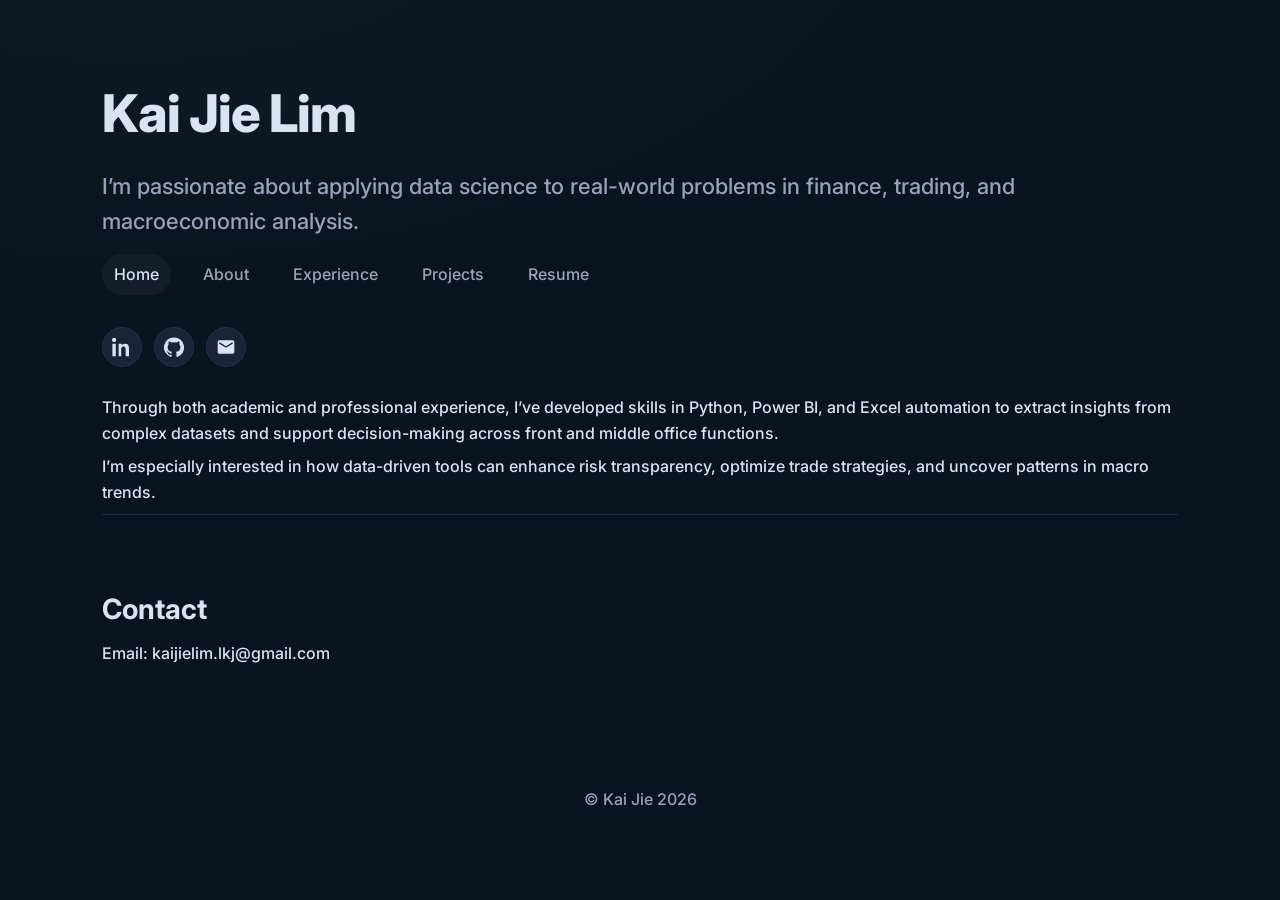
==== about.html @ a9ce5f86 "remove netflix" ====
<!doctype html>
<html lang="en">
<head>
  <meta charset="utf-8" />
  <meta name="viewport" content="width=device-width,initial-scale=1" />
  <title>Kai Jie — Portfolio</title>
  <meta name="description" content="Personal portfolio of Kai Jie: data engineering, markets, analytics." />
  <link rel="preconnect" href="https://fonts.googleapis.com">
  <link rel="preconnect" href="https://fonts.gstatic.com" crossorigin>
  <!-- Site font -->
  <link href="https://fonts.googleapis.com/css2?family=Inter:wght@400;500;600;700;800&display=swap" rel="stylesheet">

  <style>
    :root{
      --bg:#0b1220;--ink:#dbe3f3;--muted:#97a3b8;--panel:#101a2b;--line:#1f2a44;--brand:#22c55e;--brand-2:#a7f3d0;
      --radius:18px;--shadow:0 10px 30px rgba(0,0,0,.35)
    }
    *{box-sizing:border-box}
    html,body{height:100%}
    html{scroll-behavior:smooth}
    body{
      margin:0;
      background:radial-gradient(900px 500px at 10% -20%,rgba(34,197,94,.08),transparent),var(--bg);
      color:var(--ink);
      font:500 16px/1.6 Inter,ui-sans-serif,system-ui,-apple-system,Segoe UI,Roboto,Helvetica,Arial
    }
    a{color:var(--ink);text-decoration:none}
    .wrap{max-width:1120px;margin:0 auto;padding:32px 22px}

    /* NAV */
    .nav{display:flex;gap:20px;flex-wrap:wrap;align-items:center}
    .nav a{opacity:.7;padding:8px 12px;border-radius:999px}
    .nav a.active,.nav a:hover{opacity:1;background:rgba(255,255,255,.04)}

    header{display:grid;gap:14px;margin-top:40px}
    .brand{font-weight:800;font-size:52px;letter-spacing:-.02em}
    .subtitle{font-size:22px;color:var(--muted)}

    .social{display:flex;gap:12px;margin-top:18px}
    .icon{width:40px;height:40px;border-radius:999px;background:#1a2436;display:grid;place-items:center;border:1px solid #24324b}
    .icon:hover{transform:translateY(-1px)}

    .sections{margin-top:28px}
    section{padding:72px 0;border-top:1px solid var(--line)}
    h2{font-size:28px;margin:0 0 10px}
    p{margin:8px 0}
    .pill{display:inline-block;padding:6px 10px;border:1px solid #24324b;border-radius:999px;background:#111a2a;color:#aab3c6;font-size:14px;margin:4px 6px 0 0}
    .grid{display:grid;grid-template-columns:repeat(2,1fr);gap:18px}
    .card{background:rgba(255,255,255,.03);border:1px solid rgba(255,255,255,.08);border-radius:var(--radius);box-shadow:var(--shadow);padding:22px}
    .resume-btn{display:inline-block;margin-top:8px;padding:10px 14px;border-radius:12px;background:linear-gradient(135deg,var(--brand),var(--brand-2));color:#0b1220;font-weight:700}
    footer{color:var(--muted);text-align:center;padding:40px 0}

    @media (max-width:900px){
      .brand{font-size:42px}
      .grid{grid-template-columns:1fr}
    }
  </style>
</head>
<body>

  <div class="wrap">
    <!-- HERO -->
    <header id="home">
      <div class="brand">Kai Jie Lim</div>
      <div class="subtitle">I’m passionate about applying data science to real-world problems in finance, trading, and macroeconomic analysis.</div>
      <nav class="nav" id="main-nav">
        <a href="index.html" class="active">Home</a>
        <a href="about.html">About</a>
        <a href="experience.html">Experience</a>
        <a href="projects.html">Projects</a>
        <a href="resume.html">Resume</a>
      </nav>
      <div class="social">
        <a class="icon" aria-label="LinkedIn" href="https://www.linkedin.com/in/kai-jie-l-989153208/" target="_blank" rel="noopener">
          <svg width="20" height="20" fill="currentColor" viewBox="0 0 24 24"><path d="M4.98 3.5C4.98 4.88 3.86 6 2.5 6S0 4.88 0 3.5 1.12 1 2.5 1s2.48 1.12 2.48 2.5zM.5 8h4V23H.5zM8 8h3.8v2.05h.05c.53-1 1.83-2.05 3.77-2.05 4.03 0 4.78 2.65 4.78 6.09V23h-4V15.5c0-1.79-.03-4.09-2.5-4.09-2.5 0-2.88 1.95-2.88 3.96V23H8z"/></svg>
        </a>
        <a class="icon" aria-label="GitHub" href="https://github.com/snorlexzzz" target="_blank" rel="noopener">
          <svg width="20" height="20" fill="currentColor" viewBox="0 0 24 24"><path d="M12 .5a12 12 0 0 0-3.79 23.4c.6.11.82-.26.82-.58v-2.02c-3.34.73-4.04-1.61-4.04-1.61-.55-1.39-1.34-1.76-1.34-1.76-1.09-.75.08-.74.08-.74 1.2.08 1.83 1.24 1.83 1.24 1.07 1.83 2.8 1.3 3.48.99.11-.78.42-1.3.76-1.6-2.66-.3-5.46-1.33-5.46-5.93 0-1.31.47-2.38 1.24-3.22-.13-.3-.54-1.52.12-3.17 0 0 1.01-.32 3.3 1.23a11.46 11.46 0 0 1 6.01 0c2.28-1.55 3.29-1.23 3.29-1.23.66 1.65.25 2.87.13 3.17.77.84 1.23 1.91 1.23 3.22 0 4.61-2.8 5.63-5.47 5.93.43.37.81 1.1.81 2.22v3.29c0 .33.21.71.83.59A12 12 0 0 0 12 .5z"/></svg>
        </a>
        <a class="icon" aria-label="Email" href="mailto:kaijielim.lkj@gmail.com">
          <svg width="20" height="20" fill="currentColor" viewBox="0 0 24 24"><path d="M20 4H4a2 2 0 0 0-2 2v12a2 2 0 0 0 2 2h16a2 2 0 0 0 2-2V6a2 2 0 0 0-2-2zm0 4-8 5L4 8V6l8 5 8-5v2z"/></svg>
        </a>
      </div>
    </header>

    <div class="sections">
      <p>Through both academic and professional experience, I’ve developed skills in Python, Power BI, and Excel automation to extract insights from complex datasets and support decision-making across front and middle office functions.</p>
      <p>I’m especially interested in how data-driven tools can enhance risk transparency, optimize trade strategies, and uncover patterns in macro trends.</p>

      <section id="contact">
        <h2>Contact</h2>
        <p>Email: <a href="mailto:kaijielim.lkj@gmail.com">kaijielim.lkj@gmail.com</a></p>
      </section>
    </div>

    <footer>© Kai Jie <span id="y"></span></footer>
  </div>

  <script>
    // footer year
    document.getElementById('y').textContent = new Date().getFullYear();
  </script>
</body>
</html>
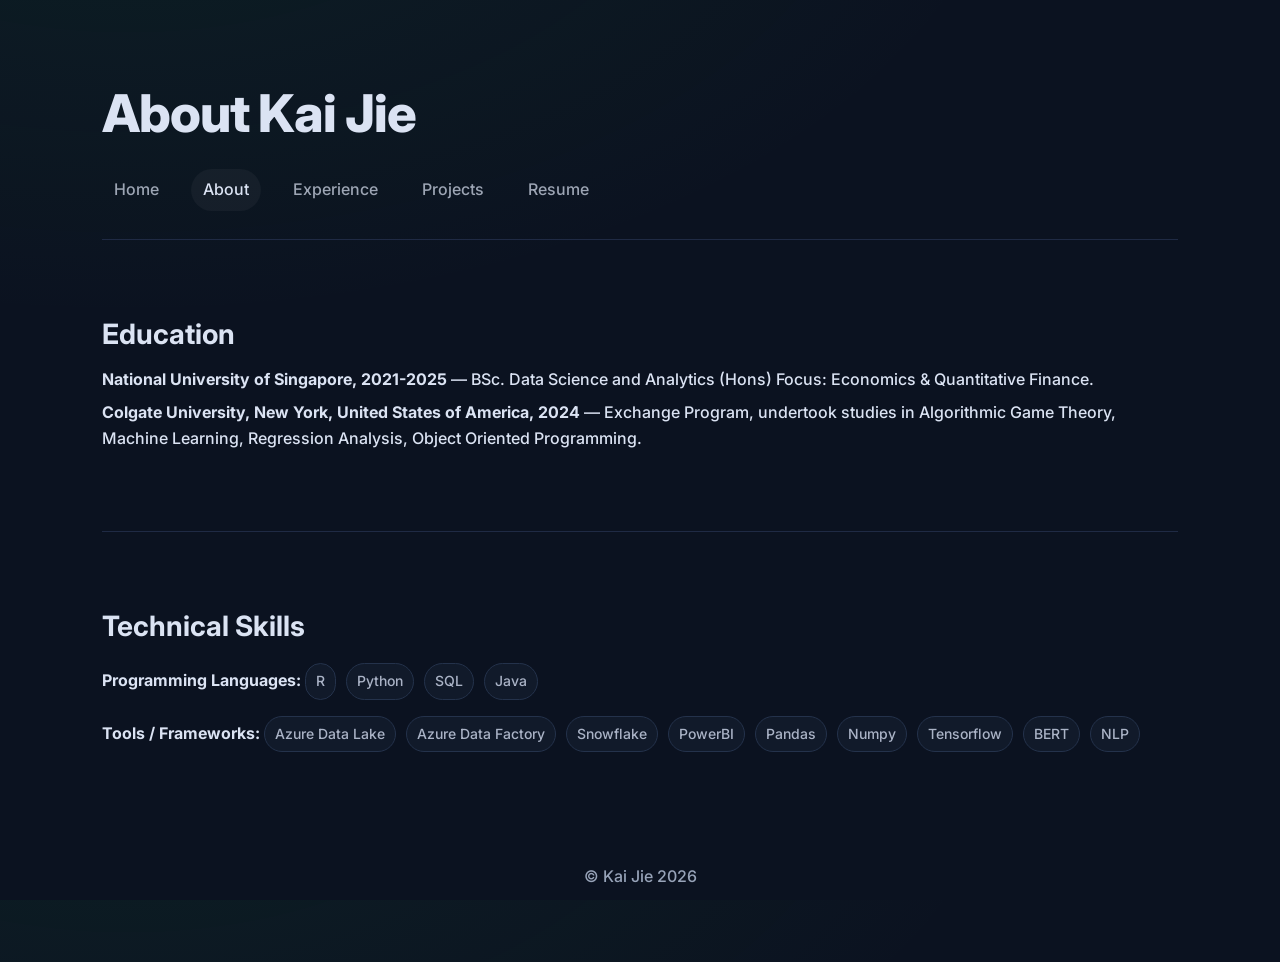
==== commit 9a1ecd3d: "edit" ====
--- a/about.html
+++ b/about.html
@@ -3,13 +3,11 @@
 <head>
   <meta charset="utf-8" />
   <meta name="viewport" content="width=device-width,initial-scale=1" />
-  <title>Kai Jie — Portfolio</title>
-  <meta name="description" content="Personal portfolio of Kai Jie: data engineering, markets, analytics." />
+  <title>About — Kai Jie</title>
+  <meta name="description" content="About Kai Jie: education and technical skills." />
   <link rel="preconnect" href="https://fonts.googleapis.com">
   <link rel="preconnect" href="https://fonts.gstatic.com" crossorigin>
-  <!-- Site font -->
   <link href="https://fonts.googleapis.com/css2?family=Inter:wght@400;500;600;700;800&display=swap" rel="stylesheet">
-
   <style>
     :root{
       --bg:#0b1220;--ink:#dbe3f3;--muted:#97a3b8;--panel:#101a2b;--line:#1f2a44;--brand:#22c55e;--brand-2:#a7f3d0;
@@ -18,28 +16,15 @@
     *{box-sizing:border-box}
     html,body{height:100%}
     html{scroll-behavior:smooth}
-    body{
-      margin:0;
-      background:radial-gradient(900px 500px at 10% -20%,rgba(34,197,94,.08),transparent),var(--bg);
-      color:var(--ink);
-      font:500 16px/1.6 Inter,ui-sans-serif,system-ui,-apple-system,Segoe UI,Roboto,Helvetica,Arial
-    }
+    body{margin:0;background:radial-gradient(900px 500px at 10% -20%,rgba(34,197,94,.08),transparent),var(--bg);color:var(--ink);font:500 16px/1.6 Inter,ui-sans-serif,system-ui,-apple-system,Segoe UI,Roboto,Helvetica,Arial}
     a{color:var(--ink);text-decoration:none}
     .wrap{max-width:1120px;margin:0 auto;padding:32px 22px}
-
-    /* NAV */
     .nav{display:flex;gap:20px;flex-wrap:wrap;align-items:center}
     .nav a{opacity:.7;padding:8px 12px;border-radius:999px}
     .nav a.active,.nav a:hover{opacity:1;background:rgba(255,255,255,.04)}
-
     header{display:grid;gap:14px;margin-top:40px}
     .brand{font-weight:800;font-size:52px;letter-spacing:-.02em}
     .subtitle{font-size:22px;color:var(--muted)}
-
-    .social{display:flex;gap:12px;margin-top:18px}
-    .icon{width:40px;height:40px;border-radius:999px;background:#1a2436;display:grid;place-items:center;border:1px solid #24324b}
-    .icon:hover{transform:translateY(-1px)}
-
     .sections{margin-top:28px}
     section{padding:72px 0;border-top:1px solid var(--line)}
     h2{font-size:28px;margin:0 0 10px}
@@ -47,9 +32,7 @@
     .pill{display:inline-block;padding:6px 10px;border:1px solid #24324b;border-radius:999px;background:#111a2a;color:#aab3c6;font-size:14px;margin:4px 6px 0 0}
     .grid{display:grid;grid-template-columns:repeat(2,1fr);gap:18px}
     .card{background:rgba(255,255,255,.03);border:1px solid rgba(255,255,255,.08);border-radius:var(--radius);box-shadow:var(--shadow);padding:22px}
-    .resume-btn{display:inline-block;margin-top:8px;padding:10px 14px;border-radius:12px;background:linear-gradient(135deg,var(--brand),var(--brand-2));color:#0b1220;font-weight:700}
     footer{color:var(--muted);text-align:center;padding:40px 0}
-
     @media (max-width:900px){
       .brand{font-size:42px}
       .grid{grid-template-columns:1fr}
@@ -57,48 +40,48 @@
   </style>
 </head>
 <body>
-
   <div class="wrap">
-    <!-- HERO -->
-    <header id="home">
-      <div class="brand">Kai Jie Lim</div>
-      <div class="subtitle">I’m passionate about applying data science to real-world problems in finance, trading, and macroeconomic analysis.</div>
+    <header>
+      <div class="brand">About Kai Jie</div>
       <nav class="nav" id="main-nav">
-        <a href="index.html" class="active">Home</a>
-        <a href="about.html">About</a>
+        <a href="index.html">Home</a>
+        <a href="about.html" class="active">About</a>
         <a href="experience.html">Experience</a>
         <a href="projects.html">Projects</a>
         <a href="resume.html">Resume</a>
       </nav>
-      <div class="social">
-        <a class="icon" aria-label="LinkedIn" href="https://www.linkedin.com/in/kai-jie-l-989153208/" target="_blank" rel="noopener">
-          <svg width="20" height="20" fill="currentColor" viewBox="0 0 24 24"><path d="M4.98 3.5C4.98 4.88 3.86 6 2.5 6S0 4.88 0 3.5 1.12 1 2.5 1s2.48 1.12 2.48 2.5zM.5 8h4V23H.5zM8 8h3.8v2.05h.05c.53-1 1.83-2.05 3.77-2.05 4.03 0 4.78 2.65 4.78 6.09V23h-4V15.5c0-1.79-.03-4.09-2.5-4.09-2.5 0-2.88 1.95-2.88 3.96V23H8z"/></svg>
-        </a>
-        <a class="icon" aria-label="GitHub" href="https://github.com/snorlexzzz" target="_blank" rel="noopener">
-          <svg width="20" height="20" fill="currentColor" viewBox="0 0 24 24"><path d="M12 .5a12 12 0 0 0-3.79 23.4c.6.11.82-.26.82-.58v-2.02c-3.34.73-4.04-1.61-4.04-1.61-.55-1.39-1.34-1.76-1.34-1.76-1.09-.75.08-.74.08-.74 1.2.08 1.83 1.24 1.83 1.24 1.07 1.83 2.8 1.3 3.48.99.11-.78.42-1.3.76-1.6-2.66-.3-5.46-1.33-5.46-5.93 0-1.31.47-2.38 1.24-3.22-.13-.3-.54-1.52.12-3.17 0 0 1.01-.32 3.3 1.23a11.46 11.46 0 0 1 6.01 0c2.28-1.55 3.29-1.23 3.29-1.23.66 1.65.25 2.87.13 3.17.77.84 1.23 1.91 1.23 3.22 0 4.61-2.8 5.63-5.47 5.93.43.37.81 1.1.81 2.22v3.29c0 .33.21.71.83.59A12 12 0 0 0 12 .5z"/></svg>
-        </a>
-        <a class="icon" aria-label="Email" href="mailto:kaijielim.lkj@gmail.com">
-          <svg width="20" height="20" fill="currentColor" viewBox="0 0 24 24"><path d="M20 4H4a2 2 0 0 0-2 2v12a2 2 0 0 0 2 2h16a2 2 0 0 0 2-2V6a2 2 0 0 0-2-2zm0 4-8 5L4 8V6l8 5 8-5v2z"/></svg>
-        </a>
-      </div>
     </header>
-
     <div class="sections">
-      <p>Through both academic and professional experience, I’ve developed skills in Python, Power BI, and Excel automation to extract insights from complex datasets and support decision-making across front and middle office functions.</p>
-      <p>I’m especially interested in how data-driven tools can enhance risk transparency, optimize trade strategies, and uncover patterns in macro trends.</p>
-
-      <section id="contact">
-        <h2>Contact</h2>
-        <p>Email: <a href="mailto:kaijielim.lkj@gmail.com">kaijielim.lkj@gmail.com</a></p>
+      <section id="education">
+        <h2>Education</h2>
+        <p><strong>National University of Singapore, 2021-2025</strong> — BSc. Data Science and Analytics (Hons) Focus: Economics & Quantitative Finance.</p>
+        <p><strong>Colgate University, New York, United States of America, 2024</strong> — Exchange Program, undertook studies in Algorithmic Game Theory, Machine Learning, Regression Analysis, Object Oriented Programming.</p>
+      </section>
+      <section id="skills">
+        <h2>Technical Skills</h2>
+        <div style="margin-bottom: 12px;">
+          <strong>Programming Languages:</strong>
+          <span class="pill">R</span>
+          <span class="pill">Python</span>
+          <span class="pill">SQL</span>
+          <span class="pill">Java</span>
+        </div>
+        <div>
+          <strong>Tools / Frameworks:</strong>
+          <span class="pill">Azure Data Lake</span>
+          <span class="pill">Azure Data Factory</span>
+          <span class="pill">Snowflake</span>
+          <span class="pill">PowerBI</span>
+          <span class="pill">Pandas</span>
+          <span class="pill">Numpy</span>
+          <span class="pill">Tensorflow</span>
+          <span class="pill">BERT</span>
+          <span class="pill">NLP</span>
+        </div>
       </section>
     </div>
-
     <footer>© Kai Jie <span id="y"></span></footer>
   </div>
-
-  <script>
-    // footer year
-    document.getElementById('y').textContent = new Date().getFullYear();
-  </script>
+  <script>document.getElementById('y').textContent = new Date().getFullYear();</script>
 </body>
 </html>
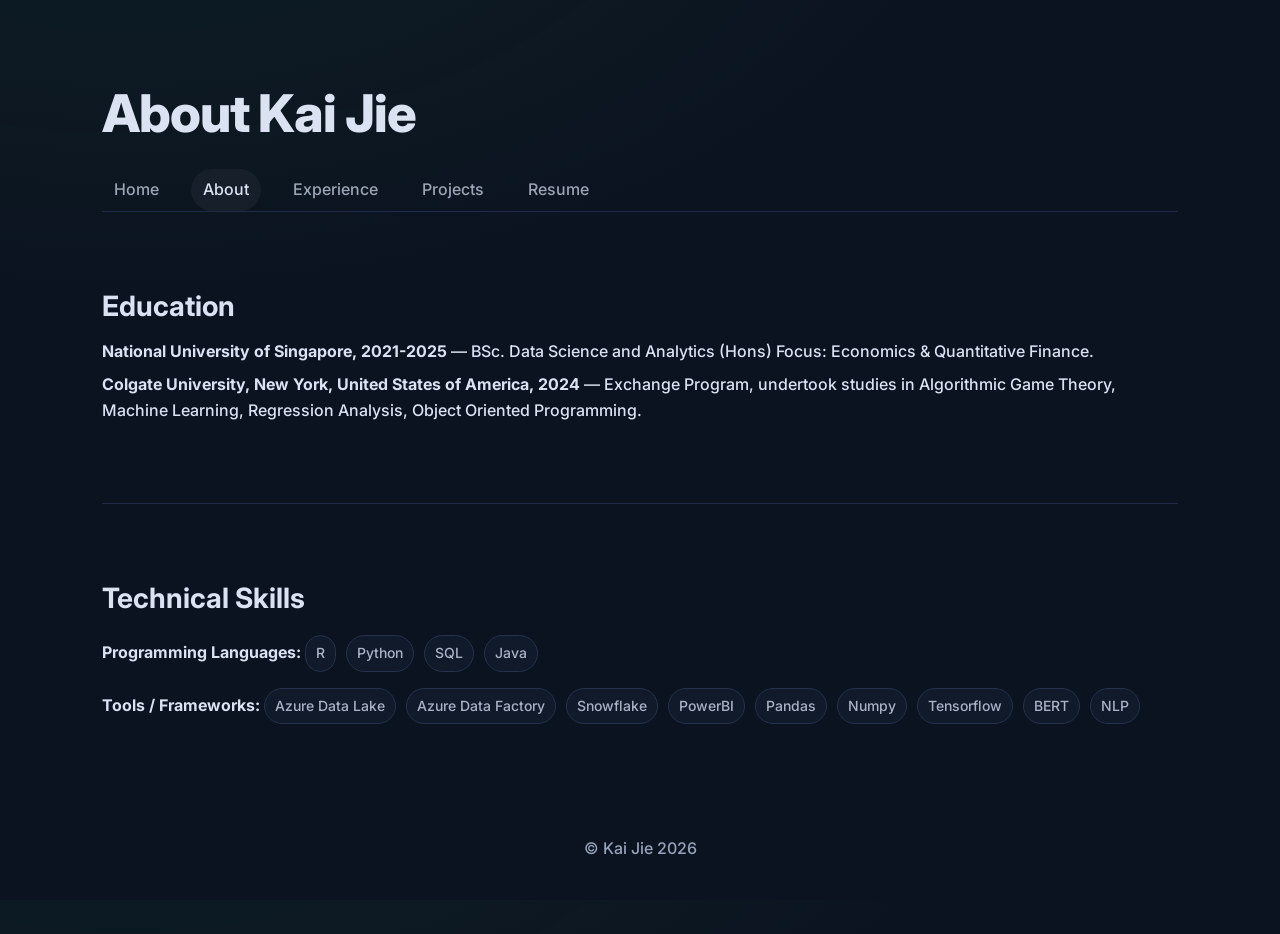
==== commit 7af76e7f: "edit style" ====
--- a/about.html
+++ b/about.html
@@ -8,36 +8,7 @@
   <link rel="preconnect" href="https://fonts.googleapis.com">
   <link rel="preconnect" href="https://fonts.gstatic.com" crossorigin>
   <link href="https://fonts.googleapis.com/css2?family=Inter:wght@400;500;600;700;800&display=swap" rel="stylesheet">
-  <style>
-    :root{
-      --bg:#0b1220;--ink:#dbe3f3;--muted:#97a3b8;--panel:#101a2b;--line:#1f2a44;--brand:#22c55e;--brand-2:#a7f3d0;
-      --radius:18px;--shadow:0 10px 30px rgba(0,0,0,.35)
-    }
-    *{box-sizing:border-box}
-    html,body{height:100%}
-    html{scroll-behavior:smooth}
-    body{margin:0;background:radial-gradient(900px 500px at 10% -20%,rgba(34,197,94,.08),transparent),var(--bg);color:var(--ink);font:500 16px/1.6 Inter,ui-sans-serif,system-ui,-apple-system,Segoe UI,Roboto,Helvetica,Arial}
-    a{color:var(--ink);text-decoration:none}
-    .wrap{max-width:1120px;margin:0 auto;padding:32px 22px}
-    .nav{display:flex;gap:20px;flex-wrap:wrap;align-items:center}
-    .nav a{opacity:.7;padding:8px 12px;border-radius:999px}
-    .nav a.active,.nav a:hover{opacity:1;background:rgba(255,255,255,.04)}
-    header{display:grid;gap:14px;margin-top:40px}
-    .brand{font-weight:800;font-size:52px;letter-spacing:-.02em}
-    .subtitle{font-size:22px;color:var(--muted)}
-    .sections{margin-top:28px}
-    section{padding:72px 0;border-top:1px solid var(--line)}
-    h2{font-size:28px;margin:0 0 10px}
-    p{margin:8px 0}
-    .pill{display:inline-block;padding:6px 10px;border:1px solid #24324b;border-radius:999px;background:#111a2a;color:#aab3c6;font-size:14px;margin:4px 6px 0 0}
-    .grid{display:grid;grid-template-columns:repeat(2,1fr);gap:18px}
-    .card{background:rgba(255,255,255,.03);border:1px solid rgba(255,255,255,.08);border-radius:var(--radius);box-shadow:var(--shadow);padding:22px}
-    footer{color:var(--muted);text-align:center;padding:40px 0}
-    @media (max-width:900px){
-      .brand{font-size:42px}
-      .grid{grid-template-columns:1fr}
-    }
-  </style>
+  <link href="style.css" rel="stylesheet">
 </head>
 <body>
   <div class="wrap">
--- a/style.css
+++ b/style.css
@@ -0,0 +1,137 @@
+/* ===== Base Variables ===== */
+:root {
+  --bg: #0b1220;
+  --ink: #dbe3f3;
+  --muted: #97a3b8;
+  --panel: #101a2b;
+  --line: #1f2a44;
+  --brand: #22c55e;
+  --brand-2: #a7f3d0;
+  --radius: 18px;
+  --shadow: 0 10px 30px rgba(0,0,0,.35);
+}
+
+/* ===== Reset & Base ===== */
+* { box-sizing: border-box; }
+html, body { height: 100%; scroll-behavior: smooth; }
+body {
+  margin: 0;
+  background: radial-gradient(900px 500px at 10% -20%, rgba(34,197,94,.08), transparent), var(--bg);
+  color: var(--ink);
+  font: 500 16px/1.6 'Inter', ui-sans-serif, system-ui, -apple-system, Segoe UI, Roboto, Helvetica, Arial;
+}
+a { color: var(--ink); text-decoration: none; }
+
+/* ===== Layout ===== */
+.wrap { max-width: 1120px; margin: 0 auto; padding: 32px 22px; }
+header { display: grid; gap: 14px; margin-top: 40px; }
+.brand { font-weight: 800; font-size: 52px; letter-spacing: -0.02em; }
+.subtitle { font-size: 22px; color: var(--muted); }
+
+/* ===== Navigation ===== */
+.nav { display: flex; gap: 20px; flex-wrap: wrap; align-items: center; }
+.nav a { opacity: .7; padding: 8px 12px; border-radius: 999px; }
+.nav a.active, .nav a:hover { opacity: 1; background: rgba(255,255,255,.04); }
+
+/* ===== Sections ===== */
+section { padding: 72px 0; border-top: 1px solid var(--line); }
+.page-title { margin: 10px 0 12px; font-size: 36px; line-height: 1.2; }
+h2 { font-size: 28px; margin: 0 0 10px; }
+p { margin: 8px 0; }
+
+/* ===== Social Icons ===== */
+.social { display: flex; gap: 12px; margin-top: 18px; }
+.icon { width: 40px; height: 40px; border-radius: 999px; background: #1a2436;
+        display: grid; place-items: center; border: 1px solid #24324b; }
+.icon:hover { transform: translateY(-1px); }
+
+/* ===== Grid & Cards ===== */
+.grid { display: grid; grid-template-columns: repeat(2, 1fr); gap: 18px; }
+.card {
+  background: rgba(255,255,255,.03);
+  border: 1px solid rgba(255,255,255,.08);
+  border-radius: var(--radius);
+  box-shadow: var(--shadow);
+  padding: 22px;
+}
+.pill {
+  display: inline-block;
+  padding: 6px 10px;
+  border: 1px solid #24324b;
+  border-radius: 999px;
+  background: #111a2a;
+  color: #aab3c6;
+  font-size: 14px;
+  margin: 4px 6px 0 0;
+}
+
+/* ===== Resume Button ===== */
+.resume-btn {
+  display: inline-flex;
+  align-items: center;
+  gap: 8px;
+  margin-top: 8px;
+  padding: 12px 20px;
+  border-radius: 12px;
+  background: linear-gradient(135deg, var(--brand), var(--brand-2));
+  color: #0b1220;
+  font-weight: 700;
+}
+.resume-btn svg { width: 18px; height: 18px; fill: #0b1220; }
+.resume-btn:hover { opacity: .9; }
+
+/* ===== Timeline (Experience Page) ===== */
+.experience {
+  display: grid;
+  grid-template-columns: 180px 24px 1fr;
+  column-gap: 24px;
+  row-gap: 28px;
+  margin-top: 18px;
+}
+.exp-title { grid-column: 1 / 4; margin: 10px 0 12px; font-size: 36px; line-height: 1.2; }
+.timeline-item { display: contents; }
+.timeline-date,
+.timeline-dot,
+.timeline-content { display: flex; align-items: center; }
+.timeline-date {
+  grid-column: 1;
+  justify-content: flex-start;
+  color: var(--muted);
+  font-size: 15px;
+  font-weight: 600;
+  letter-spacing: .01em;
+  white-space: nowrap;
+  min-width: 180px;
+}
+.timeline-dot {
+  grid-column: 2; justify-content: center;
+}
+.timeline-dot::before {
+  content: ""; width: 18px; height: 18px; border-radius: 50%;
+  background: var(--brand); border: 3px solid var(--bg);
+  box-shadow: 0 0 0 3px var(--line); display: block;
+}
+.timeline-content {
+  grid-column: 3;
+  background: rgba(255,255,255,.03);
+  border: 1px solid rgba(255,255,255,.08);
+  border-radius: var(--radius);
+  box-shadow: var(--shadow);
+  padding: 16px 18px;
+  display: block;
+}
+
+/* ===== Footer ===== */
+footer { color: var(--muted); text-align: center; padding: 40px 0; }
+
+/* ===== Responsive ===== */
+@media (max-width:900px) {
+  .brand { font-size: 42px; }
+  .grid { grid-template-columns: 1fr; }
+  .experience { grid-template-columns: 1fr; row-gap: 18px; }
+  .exp-title { grid-column: 1; }
+  .timeline-item { display: grid; grid-template-columns: 1fr; }
+  .timeline-dot { display: none; }
+  .timeline-date { order: 1; margin-bottom: 6px; }
+  .timeline-content { order: 2; }
+}
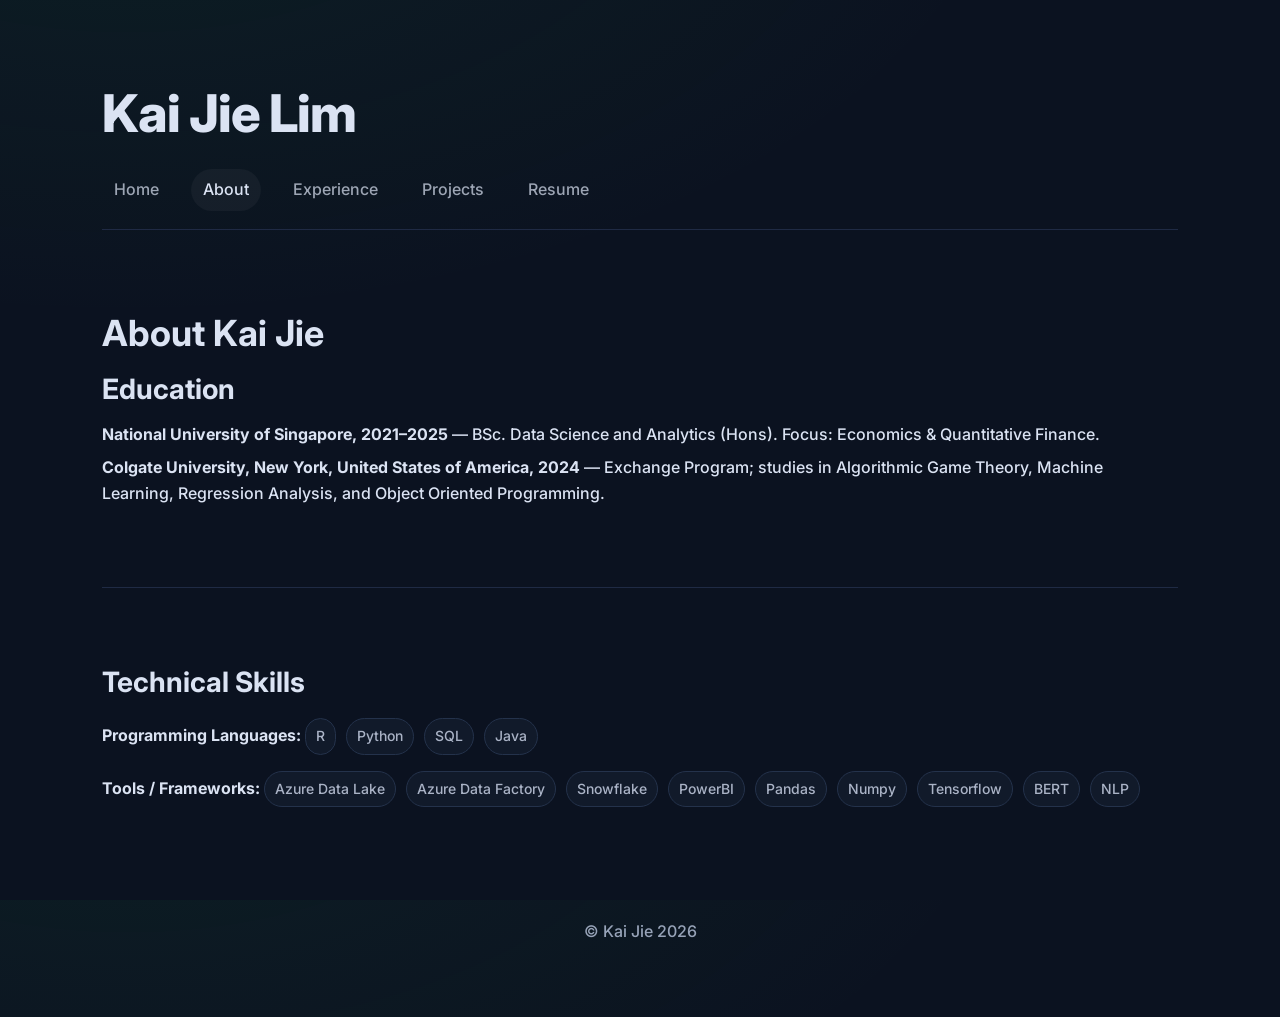
==== commit b9b17dbf: "edit line" ====
--- a/about.html
+++ b/about.html
@@ -13,7 +13,7 @@
 <body>
   <div class="wrap">
     <header>
-      <div class="brand">About Kai Jie</div>
+      <div class="brand">Kai Jie Lim</div>
       <nav class="nav" id="main-nav">
         <a href="index.html">Home</a>
         <a href="about.html" class="active">About</a>
@@ -22,21 +22,29 @@
         <a href="resume.html">Resume</a>
       </nav>
     </header>
-    <div class="sections">
-      <section id="education">
+
+    <main>
+      <!-- First section gives the top line + spacing; page title standardized -->
+      <section>
+        <h1 class="page-title">About Kai Jie</h1>
+
         <h2>Education</h2>
-        <p><strong>National University of Singapore, 2021-2025</strong> — BSc. Data Science and Analytics (Hons) Focus: Economics & Quantitative Finance.</p>
-        <p><strong>Colgate University, New York, United States of America, 2024</strong> — Exchange Program, undertook studies in Algorithmic Game Theory, Machine Learning, Regression Analysis, Object Oriented Programming.</p>
+        <p><strong>National University of Singapore, 2021–2025</strong> — BSc. Data Science and Analytics (Hons). Focus: Economics & Quantitative Finance.</p>
+        <p><strong>Colgate University, New York, United States of America, 2024</strong> — Exchange Program; studies in Algorithmic Game Theory, Machine Learning, Regression Analysis, and Object Oriented Programming.</p>
       </section>
-      <section id="skills">
+
+      <!-- Second section draws the divider between Education and Skills automatically -->
+      <section>
         <h2>Technical Skills</h2>
-        <div style="margin-bottom: 12px;">
+
+        <div style="margin-bottom:12px;">
           <strong>Programming Languages:</strong>
           <span class="pill">R</span>
           <span class="pill">Python</span>
           <span class="pill">SQL</span>
           <span class="pill">Java</span>
         </div>
+
         <div>
           <strong>Tools / Frameworks:</strong>
           <span class="pill">Azure Data Lake</span>
@@ -50,9 +58,13 @@
           <span class="pill">NLP</span>
         </div>
       </section>
-    </div>
+    </main>
+
     <footer>© Kai Jie <span id="y"></span></footer>
   </div>
-  <script>document.getElementById('y').textContent = new Date().getFullYear();</script>
+
+  <script>
+    document.getElementById('y').textContent = new Date().getFullYear();
+  </script>
 </body>
-</html>
+</html>
--- a/style.css
+++ b/style.css
@@ -35,10 +35,16 @@
 
 /* ===== Sections ===== */
 section { padding: 72px 0; border-top: 1px solid var(--line); }
-.page-title { margin: 10px 0 12px; font-size: 36px; line-height: 1.2; }
+.page-title {
+  font-size: 36px;
+  line-height: 1.2;
+  margin: 10px 0 12px;
+}
 h2 { font-size: 28px; margin: 0 0 10px; }
 p { margin: 8px 0; }
-
+main > section:first-of-type {
+  margin-top: 18px;
+}
 /* ===== Social Icons ===== */
 .social { display: flex; gap: 12px; margin-top: 18px; }
 .icon { width: 40px; height: 40px; border-radius: 999px; background: #1a2436;
@@ -81,14 +87,6 @@
 .resume-btn:hover { opacity: .9; }
 
 /* ===== Timeline (Experience Page) ===== */
-.experience {
-  display: grid;
-  grid-template-columns: 180px 24px 1fr;
-  column-gap: 24px;
-  row-gap: 28px;
-  margin-top: 18px;
-}
-.exp-title { grid-column: 1 / 4; margin: 10px 0 12px; font-size: 36px; line-height: 1.2; }
 .timeline-item { display: contents; }
 .timeline-date,
 .timeline-dot,
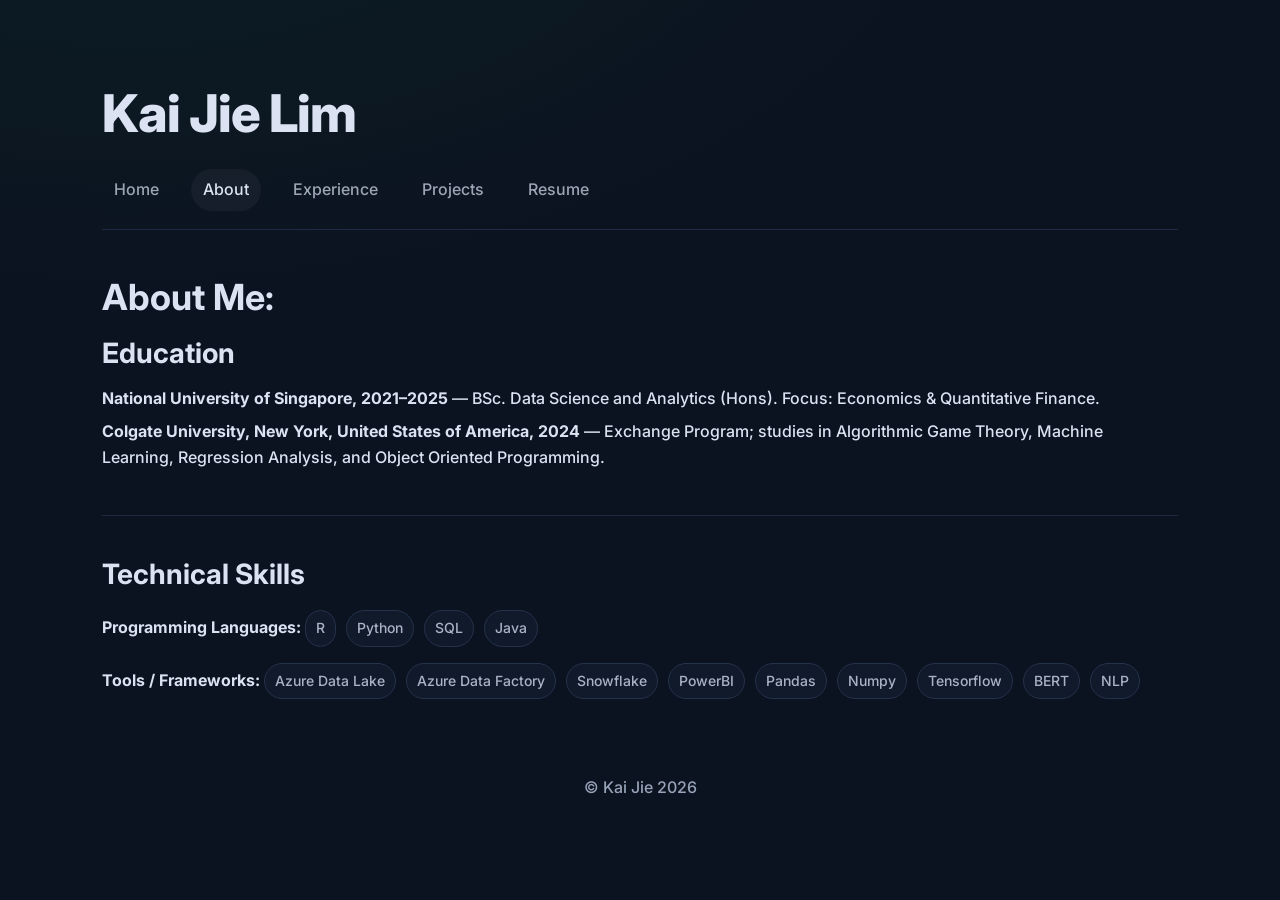
==== commit 75b1aedb: "about update" ====
--- a/about.html
+++ b/about.html
@@ -26,7 +26,7 @@
     <main>
       <!-- First section gives the top line + spacing; page title standardized -->
       <section>
-        <h1 class="page-title">About Kai Jie</h1>
+        <h1 class="page-title">About Me:</h1>
 
         <h2>Education</h2>
         <p><strong>National University of Singapore, 2021–2025</strong> — BSc. Data Science and Analytics (Hons). Focus: Economics & Quantitative Finance.</p>
--- a/style.css
+++ b/style.css
@@ -34,7 +34,7 @@
 .nav a.active, .nav a:hover { opacity: 1; background: rgba(255,255,255,.04); }
 
 /* ===== Sections ===== */
-section { padding: 72px 0; border-top: 1px solid var(--line); }
+section { padding: 36px 0; border-top: 1px solid var(--line); }
 .page-title {
   font-size: 36px;
   line-height: 1.2;
@@ -87,36 +87,57 @@
 .resume-btn:hover { opacity: .9; }
 
 /* ===== Timeline (Experience Page) ===== */
-.timeline-item { display: contents; }
-.timeline-date,
-.timeline-dot,
-.timeline-content { display: flex; align-items: center; }
-.timeline-date {
+/* ===== Timeline (Experience) ===== */
+.experience{
+  display: grid;
+  grid-template-columns: 180px 24px 1fr;  /* date | dot | card */
+  column-gap: 24px;
+  row-gap: 28px;
+}
+
+/* if your H1 uses .page-title inside the section */
+.experience .page-title{ grid-column: 1 / -1; margin: 10px 0 12px; }
+
+.timeline-item{ display: contents; } /* lets children occupy the grid cells */
+
+.timeline-date{
   grid-column: 1;
-  justify-content: flex-start;
+  align-self: center;
   color: var(--muted);
   font-size: 15px;
   font-weight: 600;
-  letter-spacing: .01em;
   white-space: nowrap;
-  min-width: 180px;
 }
-.timeline-dot {
-  grid-column: 2; justify-content: center;
+
+.timeline-dot{
+  grid-column: 2;
+  align-self: center;
 }
-.timeline-dot::before {
-  content: ""; width: 18px; height: 18px; border-radius: 50%;
-  background: var(--brand); border: 3px solid var(--bg);
-  box-shadow: 0 0 0 3px var(--line); display: block;
+.timeline-dot::before{
+  content: "";
+  display: block;
+  width: 18px; height: 18px;
+  background: var(--brand);
+  border-radius: 50%;
+  border: 3px solid var(--bg);
+  box-shadow: 0 0 0 3px var(--line);
 }
-.timeline-content {
+
+.timeline-content{
   grid-column: 3;
   background: rgba(255,255,255,.03);
   border: 1px solid rgba(255,255,255,.08);
   border-radius: var(--radius);
   box-shadow: var(--shadow);
   padding: 16px 18px;
-  display: block;
+}
+
+/* Mobile: stack, hide dot */
+@media (max-width: 900px){
+  .experience{ grid-template-columns: 1fr; row-gap: 18px; }
+  .timeline-item{ display: block; }
+  .timeline-dot{ display: none; }
+  .timeline-date{ margin-bottom: 6px; }
 }
 
 /* ===== Footer ===== */
@@ -132,4 +153,12 @@
   .timeline-dot { display: none; }
   .timeline-date { order: 1; margin-bottom: 6px; }
   .timeline-content { order: 2; }
+}
+/* ===== Images ===== */
+.card-img {
+  width: 100%;            /* make image fill the card */
+  height: auto;           /* maintain proportions */
+  border-radius: 12px;    /* match card’s rounded corners */
+  margin-bottom: 12px;    /* space between image and text */
+  object-fit: cover;      /* crop if aspect ratio doesn’t match */
 }
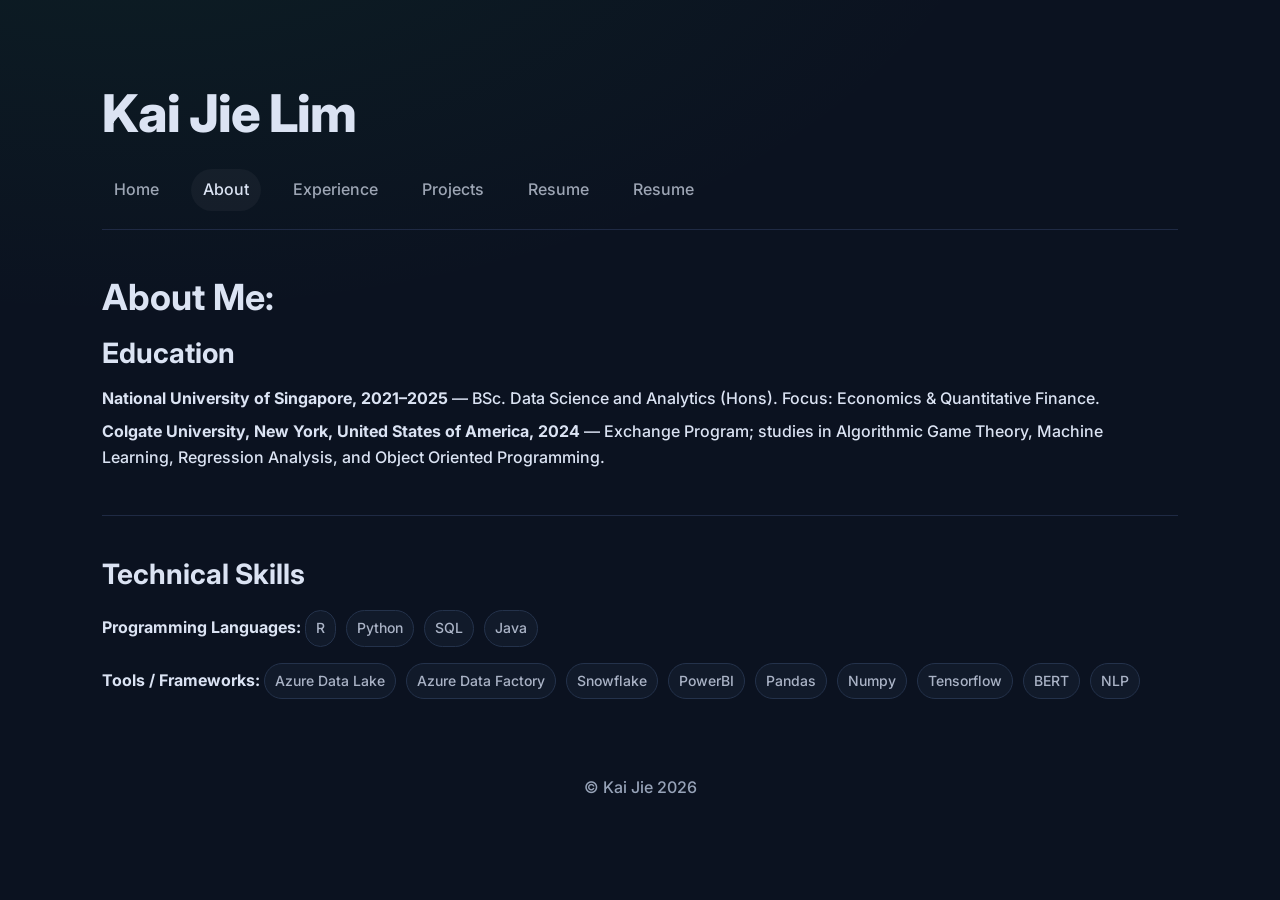
==== commit 4a9191e6: "pages" ====
--- a/about.html
+++ b/about.html
@@ -19,7 +19,9 @@
         <a href="about.html" class="active">About</a>
         <a href="experience.html">Experience</a>
         <a href="projects.html">Projects</a>
+        <a href="papers.html">Resume</a>
         <a href="resume.html">Resume</a>
+        
       </nav>
     </header>
 
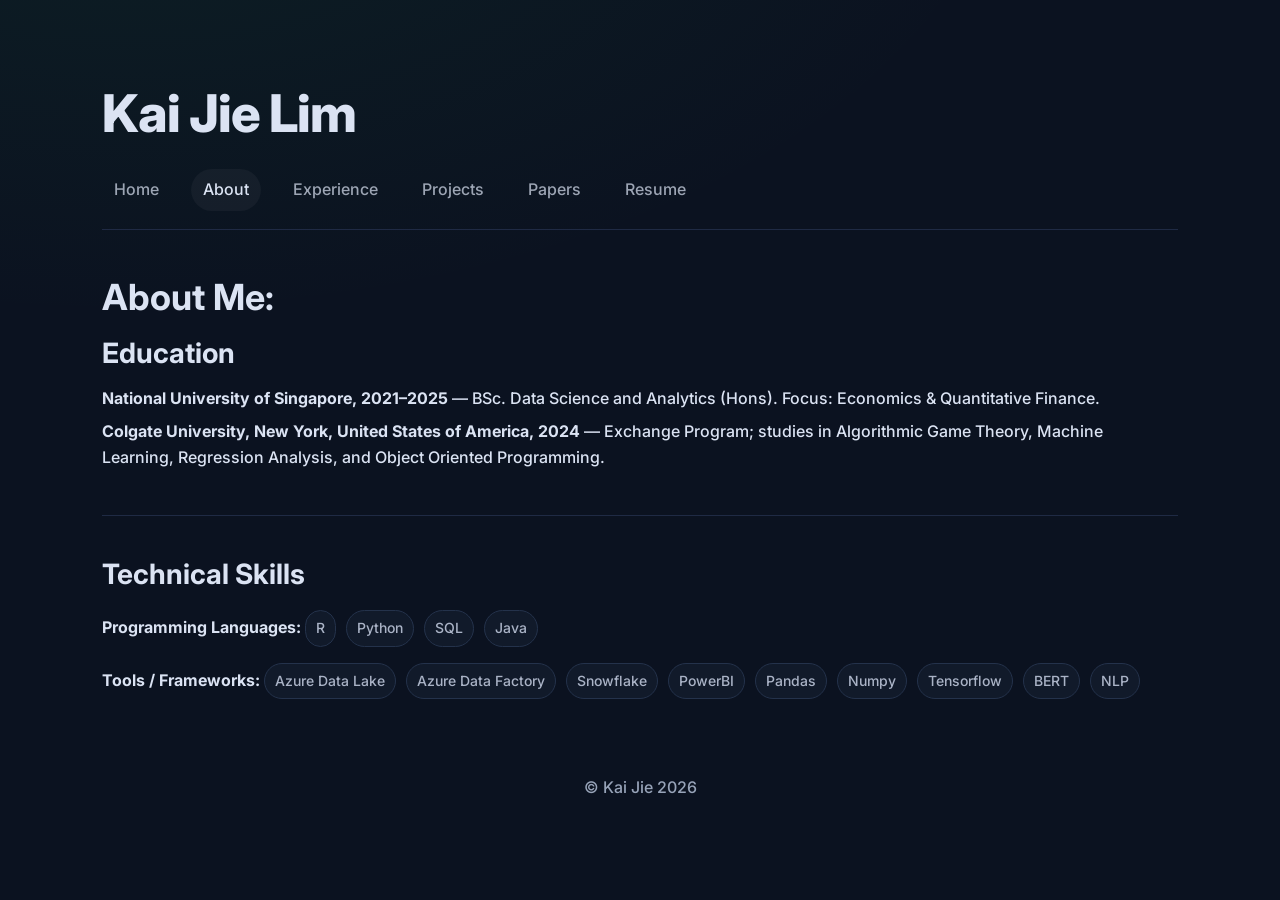
==== commit d8436a06: "papers" ====
--- a/about.html
+++ b/about.html
@@ -19,7 +19,7 @@
         <a href="about.html" class="active">About</a>
         <a href="experience.html">Experience</a>
         <a href="projects.html">Projects</a>
-        <a href="papers.html">Resume</a>
+        <a href="papers.html">Papers</a>
         <a href="resume.html">Resume</a>
         
       </nav>
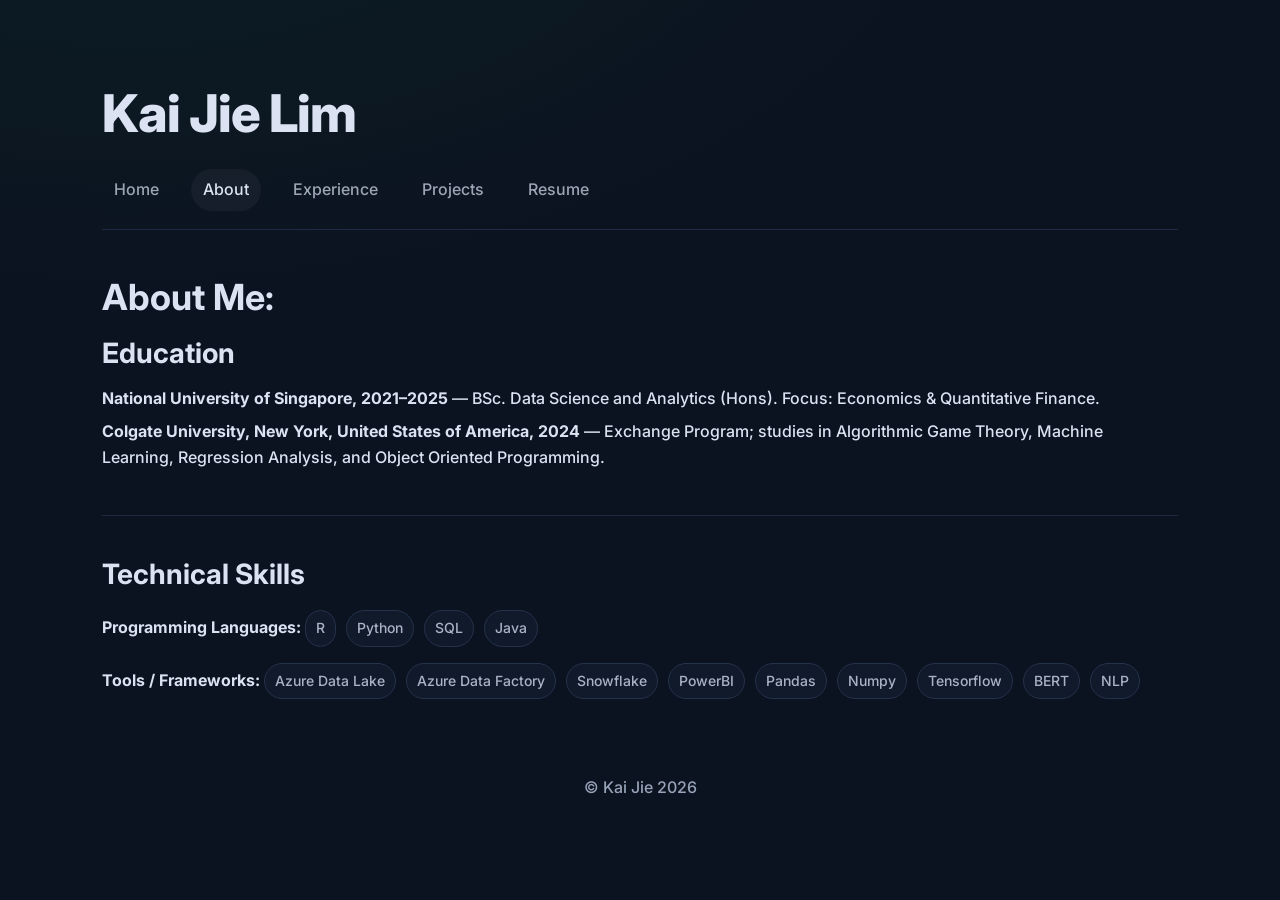
==== commit e821a2de: "cnn proj" ====
--- a/about.html
+++ b/about.html
@@ -19,7 +19,6 @@
         <a href="about.html" class="active">About</a>
         <a href="experience.html">Experience</a>
         <a href="projects.html">Projects</a>
-        <a href="papers.html">Papers</a>
         <a href="resume.html">Resume</a>
         
       </nav>
